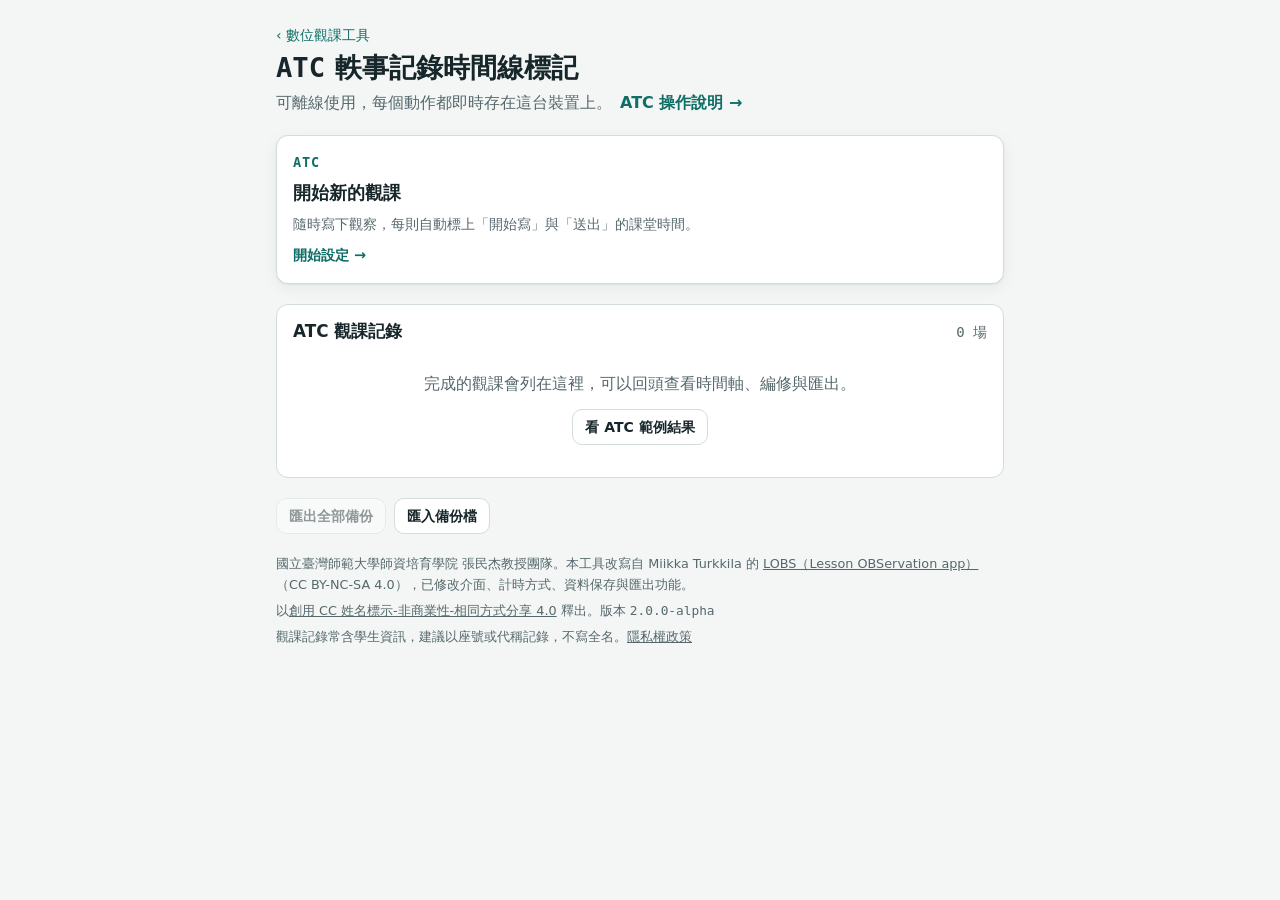
==== atc/index.html @ 4567edd4 "各工具獨立網址、設定頁說明連結與使用統計（GTM） - 新增 utc/、atc/、dtc/、itc/ 入口頁：首頁只列該工具的記錄與範例 - 入口頁由 tools/make_tool_pages.py" ====
<!doctype html>
<html lang="zh-Hant-TW" data-tool="ATC">
<head>
<meta charset="utf-8">
<base href="../">
<!-- Google 代碼管理工具：只在正式網址載入，本機測試與預覽不送資料 -->
<script>
(function (w, d, h) {
  if (!/^(fox122886\.github\.io|web\.ntnu\.edu\.tw)$/.test(h)) return;
  w.dataLayer = w.dataLayer || [];
  w.dataLayer.push({ 'gtm.start': new Date().getTime(), event: 'gtm.js' });
  var j = d.createElement('script');
  j.async = true;
  j.src = 'https://www.googletagmanager.com/gtm.js?id=GTM-TCVZMCML';
  d.head.appendChild(j);
})(window, document, location.hostname);
</script>
<meta name="viewport" content="width=device-width, initial-scale=1, viewport-fit=cover">
<title>ATC 軼事記錄時間線標記｜數位觀課工具</title>
<meta name="theme-color" content="#0F6E66">
<meta name="description" content="ATC 軼事記錄時間線標記：隨時寫下觀察，每則自動標上開始與送出的課堂時間。可離線使用、自動保存。">
<link rel="manifest" href="manifest.webmanifest">
<link rel="icon" href="icons/icon-192.png">
<link rel="apple-touch-icon" href="icons/icon-192.png">
<link rel="stylesheet" href="app.css">
</head>
<body>
<div id="app" aria-live="polite"></div>
<div id="toast" role="status" hidden></div>
<script src="vendor/xlsx.full.min.js"></script>
<script type="module" src="js/app.js"></script>
</body>
</html>
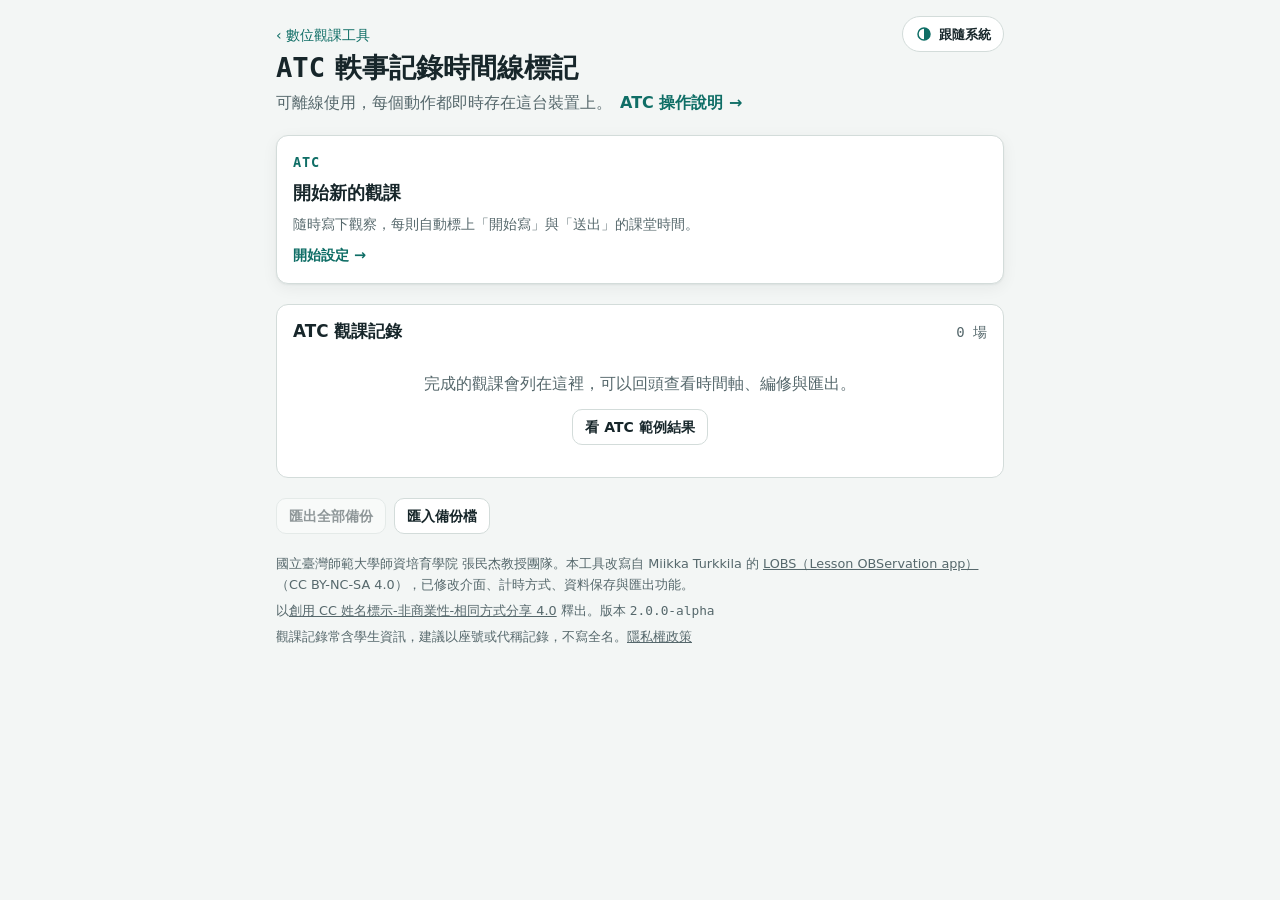
==== commit cc1b7f74: "新增淺色／深色切換；PTC 深色模式配色與任意人數小組 - 首頁、各工具頁、操作指引、隱私頁加上外觀切換鈕（跟隨系統 → 淺色 → 深色），選擇記在本機 - PTC 路線、停留點、討論編號與圖例改用主" ====
--- a/atc/index.html
+++ b/atc/index.html
@@ -3,15 +3,18 @@
 <head>
 <meta charset="utf-8">
 <base href="../">
-<!-- Google 代碼管理工具：只在正式網址載入，本機測試與預覽不送資料 -->
+<script src="theme.js"></script>
+<!-- Google Analytics（GA4）：只在正式網址載入，本機測試與預覽不送資料 -->
 <script>
 (function (w, d, h) {
   if (!/^(fox122886\.github\.io|web\.ntnu\.edu\.tw)$/.test(h)) return;
   w.dataLayer = w.dataLayer || [];
-  w.dataLayer.push({ 'gtm.start': new Date().getTime(), event: 'gtm.js' });
+  w.gtag = function () { w.dataLayer.push(arguments); };
+  w.gtag('js', new Date());
+  w.gtag('config', 'G-T79F3ZXDMG');
   var j = d.createElement('script');
   j.async = true;
-  j.src = 'https://www.googletagmanager.com/gtm.js?id=GTM-TCVZMCML';
+  j.src = 'https://www.googletagmanager.com/gtag/js?id=G-T79F3ZXDMG';
   d.head.appendChild(j);
 })(window, document, location.hostname);
 </script>
